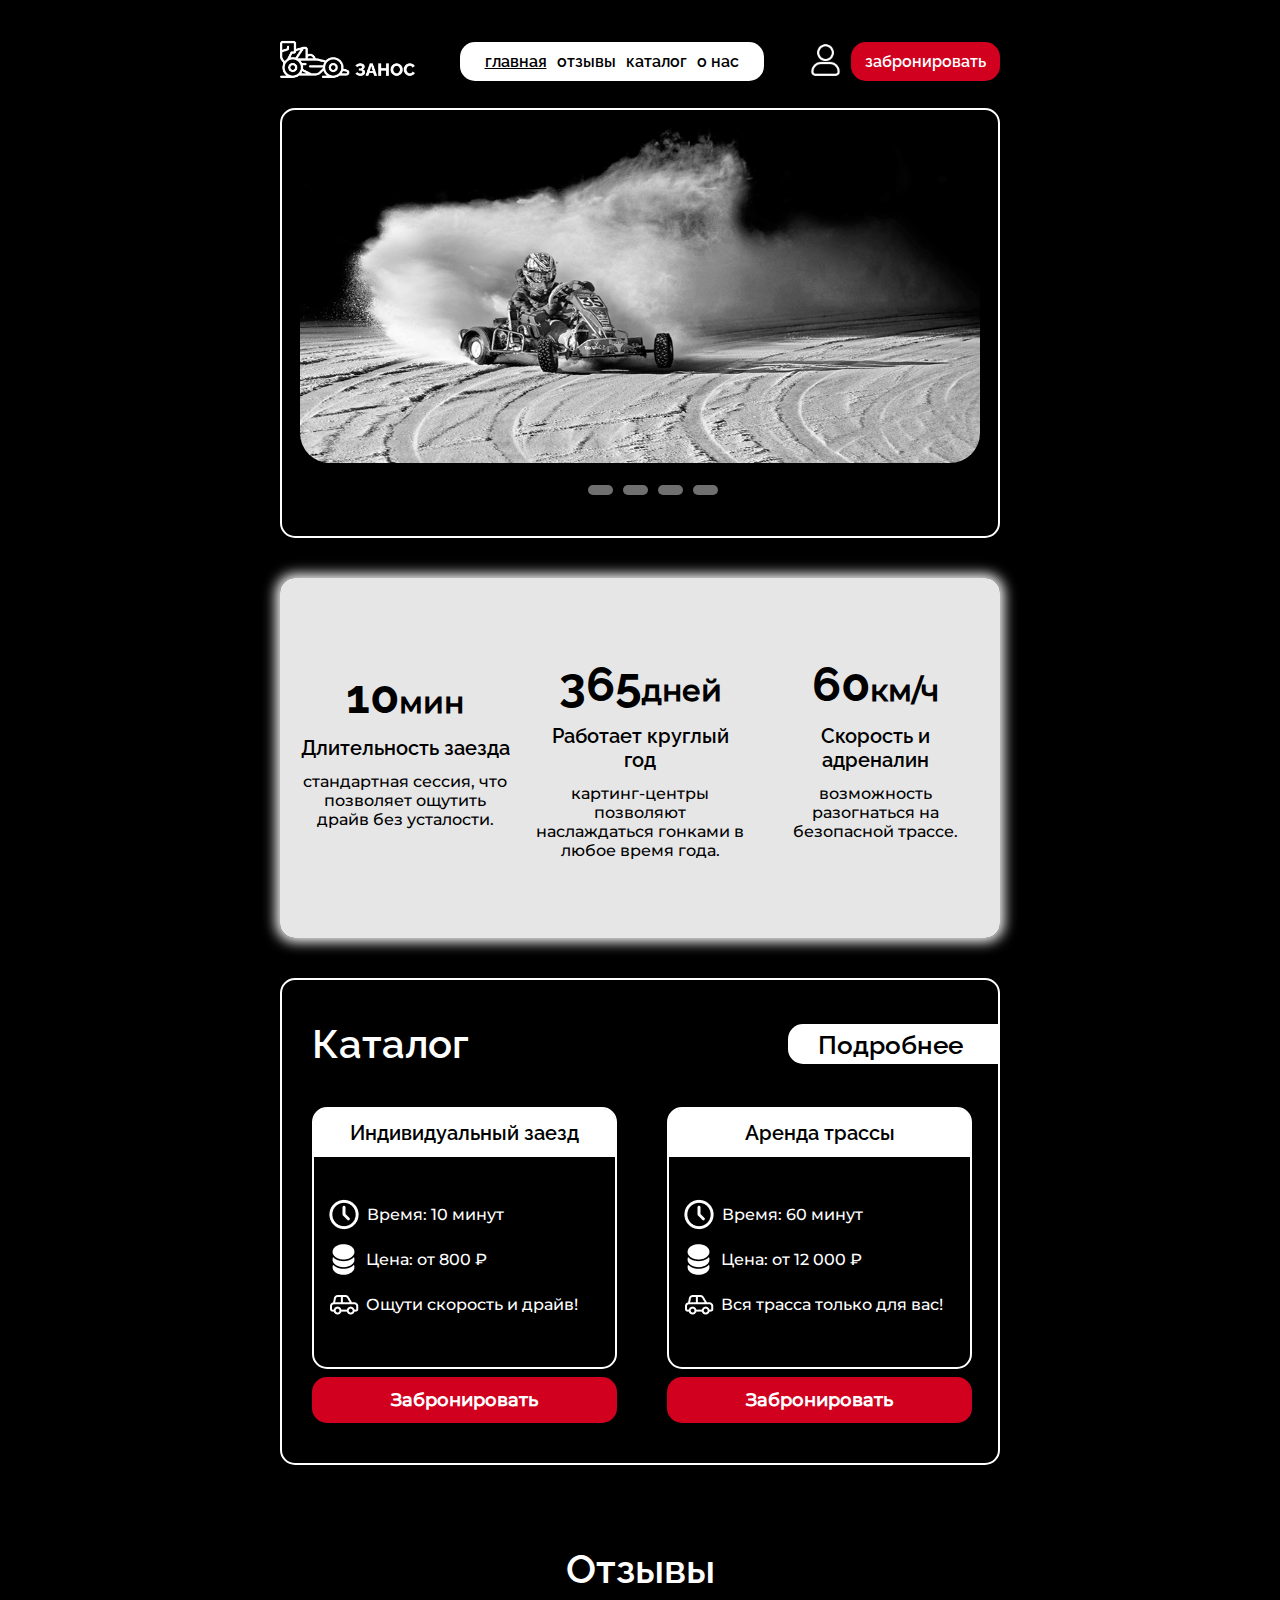
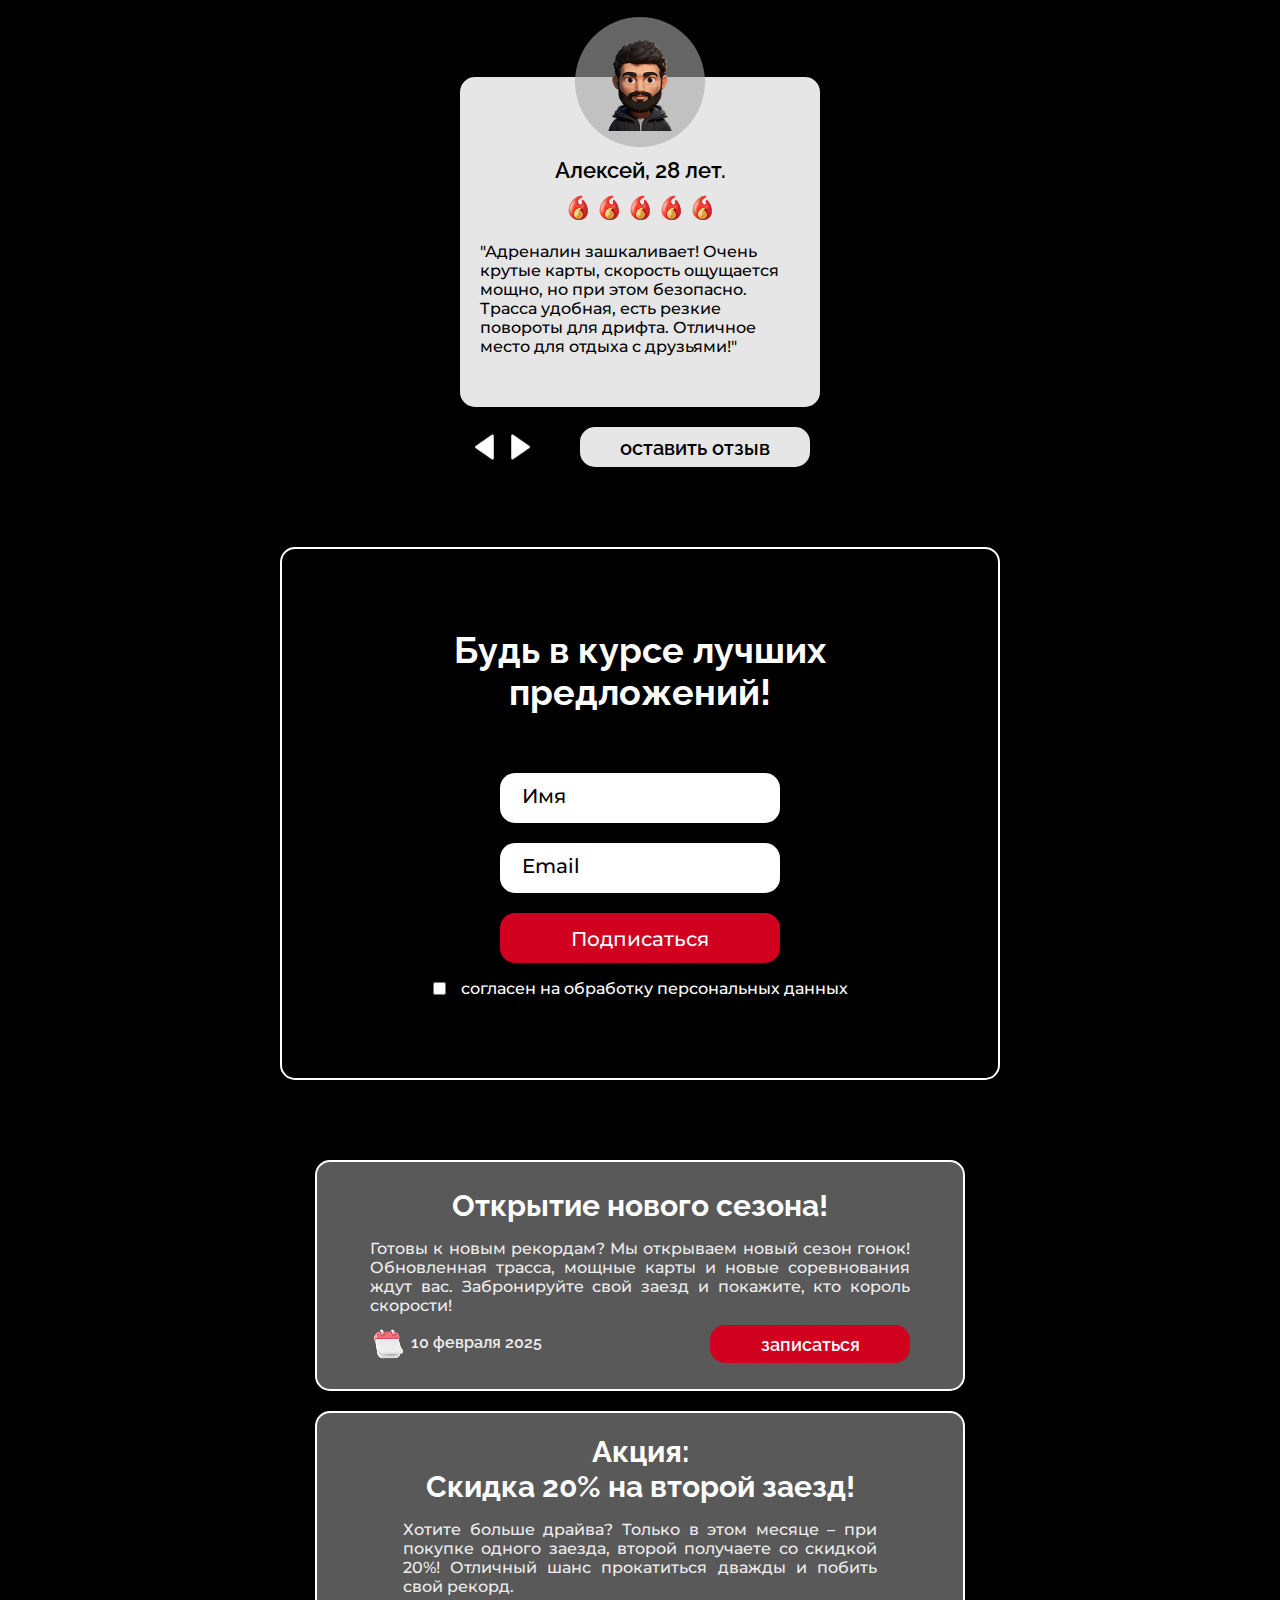
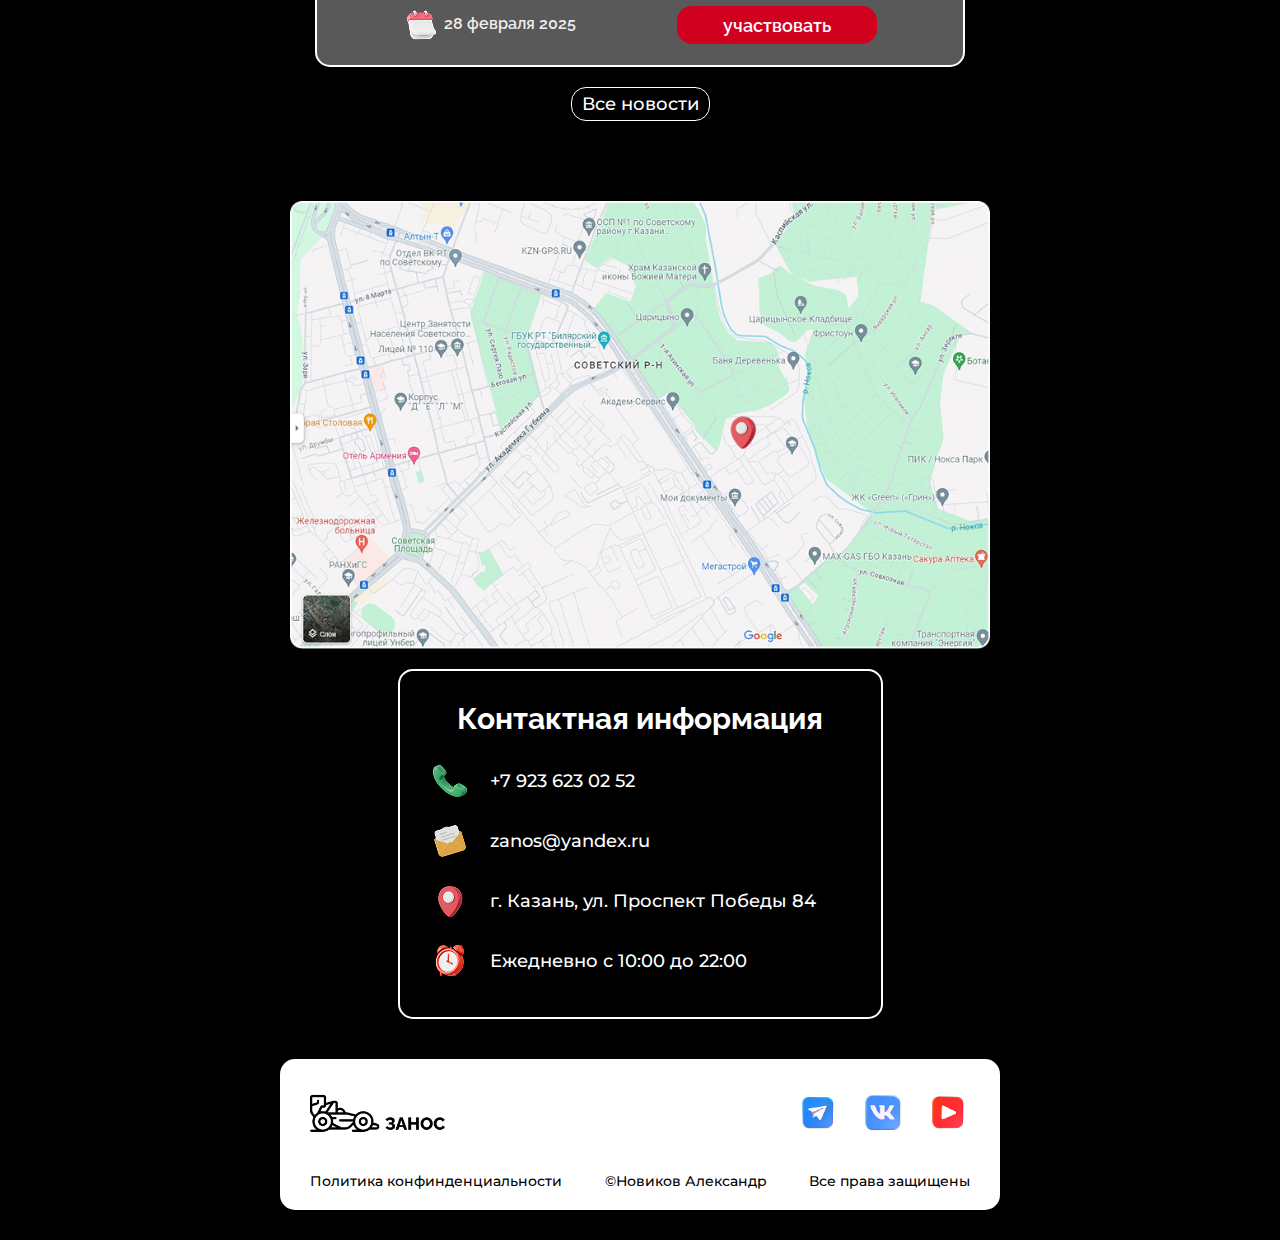
==== index.html @ c2232ff5 "first commit" ====
<!DOCTYPE html>
<html lang="ru">

<head>
    <meta charset="UTF-8">
    <meta name="viewport" content="width=device-width, initial-scale=1.0">
    <title>Занос</title>
    <link rel="stylesheet" href="assets/css/style.css">
    <link rel="shortcut icon" href="assets/image/favicon-black.png" type="image/x-icon">
</head>

<body>
    <!-- header -->
    <header class="header">
        <div class="container">
            <a href="index.html"><img src="assets/image/header/лого-1.png" alt="" class="logo"></a>
            <nav class="header-menu">
                <a href="index.html" class="a_active">главная</a>
                <a href="#review">отзывы</a>
                <a href="catalog.html">каталог</a>
                <a href="#preim">о нас</a>
            </nav>
            <div class="header-links">
                <a href="autorization.html"><img src="assets/image/header/лк.png" alt=""></a>
                <a href="catalog.html" class="btn btn-red sleep-phone">забронировать</a>
                <div class="burger">
                    <input type="checkbox" id="burger">
                    <label for="burger">
                        <span></span>
                    </label>
                    <nav>
                        <a href="#">главная</a>
                        <a href="#">контакты</a>
                        <a href="#">о нас</a>
                        <a href="#">контакты</a>
                    </nav>
                </div>
            </div>
        </div>
    </header>

    <!-- banner -->
    <div class="banner">
        <div class="container">
            <section class="slider">
                <div class="slides">
                    <input type="radio" name="r" id="r1" checked />
                    <input type="radio" name="r" id="r2" />
                    <input type="radio" name="r" id="r3" />
                    <input type="radio" name="r" id="r4" />

                    <div class="slide sl1">
                        <img src="assets/image/banner/image1.png" alt="" />
                    </div>
                    <div class="slide sl2">
                        <img src="assets/image/banner/image2.png" alt="" />
                    </div>
                    <div class="slide sl3">
                        <img src="assets/image/banner/image3.png" alt="" />
                    </div>
                    <div class="slide sl4">
                        <img src="assets/image/banner/image4.png" alt="" />
                    </div>
                    <nav>
                        <label for="r1"></label>
                        <label for="r2"></label>
                        <label for="r3"></label>
                        <label for="r4"></label>
                    </nav>
                </div>
            </section>
        </div>
    </div>

    <!-- preim -->
    <div class="preim" id="preim">
        <div class="container">
            <div class="preim-block">
                <h2>10<span>мин</span></h2>
                <h3>Длительность заезда</h3>
                <p>стандартная сессия, что<br> позволяет ощутить драйв без усталости.</p>
            </div>
            <div class="preim-block">
                <h2>365<span>дней</span></h2>
                <h3>Работает круглый год</h3>
                <p>картинг-центры позволяют наслаждаться гонками в любое время года.</p>
            </div>
            <div class="preim-block">
                <h2>60<span>км/ч</span></h2>
                <h3>Скорость и адреналин</h3>
                <p>возможность<br> разогнаться на безопасной трассе.</p>
            </div>
            <img src="assets/image/preim/cart.png" alt="">
        </div>
    </div>

    <!-- catalog -->
    <div class="catalog">
        <div class="container">
            <div class="catalog-title">
                <h2>Каталог</h2>
                <a href="catalog.html" class="btn btn-white">Подробнее</a>
            </div>
            <div class="catalog-block">
                <div class="c-main-block">
                    <div class="c-block">
                        <div class="c-block-title">
                            <h3>Индивидуальный заезд</h3>
                        </div>
                        <div class="c-block-main-text">
                            <div class="c-block-text">
                                <img src="assets/image/catalog/mingcute_time-line.png" alt="">
                                <p>Время: 10 минут</p>
                            </div>
                            <div class="c-block-text">
                                <img src="assets/image/catalog/fluent_coin-multiple-32-filled.png" alt="">
                                <p>Цена: от 800 ₽</p>
                            </div>
                            <div class="c-block-text">
                                <img src="assets/image/catalog/humbleicons_car.png" alt="">
                                <p>Ощути скорость и драйв! </p>
                            </div>
                        </div>
                    </div>
                    <button class="other-btn btn-red">Забронировать</button>
                </div>

                <div class="c-main-block">
                    <div class="c-block">
                        <div class="c-block-title">
                            <h3>Аренда трассы</h3>
                        </div>
                        <div class="c-block-main-text">
                            <div class="c-block-text">
                                <img src="assets/image/catalog/mingcute_time-line.png" alt="">
                                <p>Время: 60 минут</p>
                            </div>
                            <div class="c-block-text">
                                <img src="assets/image/catalog/fluent_coin-multiple-32-filled.png" alt="">
                                <p>Цена: от 12 000 ₽</p>
                            </div>
                            <div class="c-block-text">
                                <img src="assets/image/catalog/humbleicons_car.png" alt="">
                                <p>Вся трасса только для вас!</p>
                            </div>
                        </div>
                    </div>
                    <button class="other-btn btn-red">Забронировать</button>
                </div>

                <div class="c-main-block sleep-pad">
                    <div class="c-block">
                        <div class="c-block-title">
                            <h3>Аренда карта</h3>
                        </div>
                        <div class="c-block-main-text">
                            <div class="c-block-text">
                                <img src="assets/image/catalog/mingcute_time-line.png" alt="">
                                <p>Время: 30-60 минут</p>
                            </div>
                            <div class="c-block-text">
                                <img src="assets/image/catalog/fluent_coin-multiple-32-filled.png" alt="">
                                <p>Цена: от 2 500 ₽</p>
                            </div>
                            <div class="c-block-text">
                                <img src="assets/image/catalog/humbleicons_car.png" alt="">
                                <p>Личный карт<br> без ограничений!</p>
                            </div>
                        </div>
                    </div>
                    <button class="other-btn btn-red">Забронировать</button>
                </div>
            </div>
        </div>
    </div>

    <!-- review -->
    <div class="review" id="review">
        <div class="container">
            <h2>Отзывы</h2>
            <div class="review-block">
                <img src="assets/image/review/bxs_up-arrow.png" alt="" class="left sleep-pad">
                <div class="r-block">
                    <div class="avatar">
                        <img src="assets/image/review/image8.png" alt="">
                    </div>
                    <h3>Алексей, 28 лет.</h3>
                    <div class="stars">
                        <img src="assets/image/review/fire.png" alt="">
                        <img src="assets/image/review/fire.png" alt="">
                        <img src="assets/image/review/fire.png" alt="">
                        <img src="assets/image/review/fire.png" alt="">
                        <img src="assets/image/review/fire.png" alt="">
                    </div>
                    <p>"Адреналин зашкаливает! Очень крутые карты, скорость ощущается мощно, но при этом безопасно.
                        Трасса удобная, есть резкие
                        повороты для дрифта. Отличное место для отдыха с друзьями!"</p>
                </div>

                <div class="r-block sleep-pad">
                    <div class="avatar">
                        <img src="assets/image/review/image49.png" alt="">
                    </div>
                    <h3>Марина, 25 лет.</h3>
                    <div class="stars">
                        <img src="assets/image/review/fire.png" alt="">
                        <img src="assets/image/review/fire.png" alt="">
                        <img src="assets/image/review/fire.png" alt="">
                        <img src="assets/image/review/fire.png" alt="">
                        <img src="assets/image/review/fire.png" alt="">
                    </div>
                    <p>"Отличный картинг для всей семьи!" Приводили сына на детские заезды – инструкторы очень
                        внимательные, экипировка
                        удобная, карты настроены под детей. Муж тоже прокатился, остался в восторге! Теперь ходим всей
                        семьей!</p>
                </div>

                <div class="r-block sleep-pad">
                    <div class="avatar">
                        <img src="assets/image/review/image9.png" alt="">
                    </div>
                    <h3>Дмитрий, 41 лет.</h3>
                    <div class="stars">
                        <img src="assets/image/review/fire.png" alt="">
                        <img src="assets/image/review/fire.png" alt="">
                        <img src="assets/image/review/fire.png" alt="">
                        <img src="assets/image/review/fire.png" alt="">
                        <img src="assets/image/review/fire.png" alt="">
                    </div>
                    <p>"Хороший картинг, но хотелось бы подлиннее заезды" Всё понравилось – организация, сервис, машины.
                        Единственное – 10
                        минут пролетают очень быстро! Советую сразу брать несколько заездов, тогда кайф максимальный!
                    </p>
                </div>
                <img src="assets/image/review/bxs_up-arrow.png" alt="" class="right sleep-pad">
            </div>
            <div class="review-post-block">
                <div class="arrows">
                    <img src="assets/image/review/bxs_up-arrow.png" alt="" class="left">
                    <img src="assets/image/review/bxs_up-arrow.png" alt="" class="right">
                </div>
                <button class="btn btn-grey">оставить отзыв</button>
            </div>
        </div>
    </div>

    <!-- subscribe -->
    <div class="subscribe">
        <div class="container">
            <h2>Будь в курсе лучших предложений!</h2>
            <div class="subscribe-block">
                <input type="text" name="" id="" placeholder="Имя">
                <input type="text" name="" id="" placeholder="Email">
                <input type="submit" value="Подписаться">
            </div>
            <div class="subscribe-checkbox">
                <input type="checkbox" name="" id="">
                <p>согласен на обработку персональных данных</p>
            </div>
        </div>
    </div>

    <!-- news -->
    <div class="news">
        <div class="container">
            <div class="news-main-block">
                <div class="first-grid-block">
                    <div class="grid-block">
                        <h3>Открытие нового сезона!</h3>
                        <p>Готовы к новым рекордам? Мы открываем новый сезон гонок! Обновленная трасса, мощные карты и
                            новые соревнования ждут вас.
                            Забронируйте свой заезд и покажите, кто король скорости!</p>
                        <div class="grid-links">
                            <div class="grid-data">
                                <img src="assets/image/news/calendar.png" alt="">
                                <p>10 февраля 2025</p>
                            </div>
                            <button class="btn btn-red">записаться</button>
                        </div>
                    </div>
                    <div class="grid-block sleep-pad">
                        <h3>Турнир по картингу!</h3>
                        <p>Готовьтесь к большому чемпионату картинг-центра! Участники соревнуются за кубок победителя и
                            ценные призы. Формат:
                            квалификация + финальная гонка. Успей подать заявку!</p>
                        <div class="grid-links">
                            <div class="grid-data">
                                <img src="assets/image/news/calendar.png" alt="">
                                <p>23 марта 2025</p>
                            </div>
                            <button class="btn btn-red">подать заявку</button>
                        </div>
                    </div>
                </div>
                <div class="second-grid-block">
                    <div class="grid-img-block sleep-pad">
                        <img src="assets/image/news/image51.png" alt="">
                    </div>
                    <div class="grid-block grid-block-area">
                        <h3>Акция: <br>Скидка 20% на второй заезд!</h3>
                        <p>Хотите больше драйва? Только в этом месяце – при покупке одного заезда, второй получаете со
                            скидкой 20%! Отличный шанс
                            прокатиться дважды и побить свой рекорд.</p>
                        <div class="grid-links">
                            <div class="grid-data">
                                <img src="assets/image/news/calendar.png" alt="">
                                <p>28 февраля 2025</p>
                            </div>
                            <button class="btn btn-red">участвовать</button>
                        </div>
                    </div>
                    <div class="grid-img-block sleep-pad">
                        <img src="assets/image/news/image52.png" alt="">
                    </div>
                </div>
                <a href="#" class="all_news">Все новости</a>
            </div>
        </div>
    </div>

    <!-- maps -->
    <div class="maps">
        <div class="container">
            <div class="maps-text-block">
                <h3>Контактная информация</h3>
                <div class="other-text-block">
                    <img src="assets/image/maps/phone.png" alt="">
                    <a href="tel:+79236230252">+7 923 623 02 52</a>
                </div>
                <div class="other-text-block">
                    <img src="assets/image/maps/mail.png" alt="">
                    <a href="mailto:zanos@yandex.ru">zanos@yandex.ru</a>
                </div>
                <div class="other-text-block">
                    <img src="assets/image/maps/location.png" alt="">
                    <a href="">г. Казань, ул. Проспект Победы 84</a>
                </div>
                <div class="other-text-block">
                    <img src="assets/image/maps/clock.png" alt="">
                    <a href="">Ежедневно с 10:00 до 22:00</a>
                </div>
            </div>
            <img src="assets/image/maps/map.png" alt="" class="map">
        </div>
    </div>

    <!-- footer -->
    <footer>
        <div class="container">
            <div class="main-footer-block">
                <a href="index.html"><img src="assets/image/footer/лого.png" alt=""></a>
                <nav class="footer-menu">
                    <a href="index.html">главная</a>
                    <a href="#review">отзывы</a>
                    <a href="catalog.html">каталог</a>
                    <a href="#preim">о нас</a>
                </nav>
                <div class="footer-links">
                    <a href="https://web.telegram.org/a/" target="_blank"><img src="assets/image/footer/telegram.png"
                            alt=""></a>
                    <a href="https://vk.com/?u=2&to=L2luZGV4LnBocA--" target="_blank"><img
                            src="assets/image/footer/vk2.png" alt=""></a>
                    <a href="https://www.youtube.com/" target="_blank"><img src="assets/image/footer/youtoobe.png"
                            alt=""></a>
                </div>
            </div>
            <div class="other-footer-block">
                <a href="assets/пользоватеьское соглашение.docx" download>Политика конфинденциальности</a>
                <a href="https://t.me/n0vv1ik" target="_blank">©Новиков Александр</a>
                <a href="https://www.consultant.ru/document/cons_doc_LAW_10699/5c337673c261a026c476d578035ce68a0ae86da0/"
                    target="_blank">Все права защищены</a>
            </div>
        </div>
    </footer>
</body>

</html>
<script>
    let index = 0;
    const slides = document.querySelectorAll('input[name="r"]');

    function nextSlide() {
        slides[index].checked = false;
        index = (index + 1) % slides.length;
        slides[index].checked = true;
    }

    setInterval(nextSlide, 5000);
</script>
---- assets/css/style.css ----
* {
    margin: 0;
    padding: 0;
    box-sizing: border-box;
    text-decoration: none;
    scroll-behavior: smooth;
    transition: 0.5s ease-in-out;
    font-family: "Montserrat", sans-serif;
    background: black;
}

::-webkit-scrollbar {
    width: 0;
}

.container {
    margin: 0 auto;
    max-width: 1400px;
}

.btn {
    padding: 17px 22px;
    font-family: "Raleway", sans-serif;
    font-size: 24px;
    font-weight: 600;
    border-color: transparent;
    border-radius: 15px;
}

.btn-red {
    background: #D1001F;
    color: white;
}

.btn-red:hover {
    transform: scale(0.9);
    cursor: pointer;
}

h2 {
    font-size: 48px;
    font-family: "Raleway", sans-serif;
    font-weight: 600;
    color: white;
}

h3 {
    font-size: 20px;
    font-family: "Raleway", sans-serif;
    font-weight: 600;
    color: black;
}

/* fonts */
@font-face {
    font-family: "Montserrat";
    src: url(../fonts/Montserrat-Medium.ttf);
    font-weight: 500;
}

@font-face {
    font-family: "Raleway";
    src: url(../fonts/Raleway-SemiBold.ttf);
    font-weight: 600;
}

@font-face {
    font-family: "Raleway";
    src: url(../fonts/Raleway-Bold.ttf);
    font-weight: bold;
}

/* header */
.header {
    padding: 40px 0 30px;
}

.header .container {
    display: flex;
    align-items: center;
    justify-content: space-between;
}

.header .container .logo {
    width: 200px;
}

.header-menu {
    display: flex;
    align-items: center;
    gap: 25px;
    padding: 22px 62px;
    background: white;
    border-radius: 15px;
}

.header-menu a {
    font-family: "Raleway", sans-serif;
    font-size: 20px;
    font-weight: 600;
    background: transparent;
    color: black;
    position: relative;
}

.header-menu a::after {
    content: "";
    position: absolute;
    height: 2px;
    background: black;
    transform: translateX(-10%);
    bottom: 2px;
    left: 10%;
    transition: .5s ease-in-out;
    width: 0;
}

.header-menu a:hover::after {
    width: 100%;
    cursor: pointer;
}

.a_active {
    text-decoration: underline;
}

.header-links {
    display: flex;
    align-items: center;
    gap: 15px;
}

.header-links img {
    width: 50px;
}

.header-links img:hover {
    transform: scale(0.9);
    cursor: pointer;
}

.burger {
    display: none;
}

/* banner */
.slider {
    position: relative;
    width: 900px;
    height: 501px;
    margin: 0 auto;
    overflow: hidden;
    border-radius: 15px;
}

.banner .container {
    border: 3px solid white;
    border-radius: 15px;
    height: 626px;
    display: flex;
    align-items: center;
    justify-content: center;
}

.slides img {
    width: 1200px;
    height: 600px;
    border-radius: 30px;
    margin: 0 auto;
}

.slides {
    width: 400%;
    height: 100%;
    display: flex;
}

.banner input[name="r"] {
    display: none;
}

.slide {
    width: 0%;
    transform: scale(0.5);
}

.banner nav {
    position: absolute;
    left: 45%;
    bottom: 15px;
    display: flex;
    background: transparent;
}

.banner nav label {
    width: 30px;
    height: 10px;
    background: #ddd;
    margin: 5px;
    border-radius: 10px;
    cursor: pointer;
    opacity: 0.5;
}

.banner nav label:hover {
    transform: scale(1.1);
    opacity: 0.8;
}

#r1:checked~.sl1 {
    width: 25%;
    transform: scale(1);
}

#r2:checked~.sl2 {
    width: 25%;
    transform: scale(1);
}

#r3:checked~.sl3 {
    width: 25%;
    transform: scale(1);
}

#r4:checked~.sl4 {
    width: 25%;
    transform: scale(1);
}

/* preim */
.preim {
    padding: 50px 0;
}

.preim .container {
    background: rgba(255, 255, 255, 0.9);
    box-shadow: 0 0 15px 5px white;
    border-radius: 15px;
    height: 480px;
    padding-left: 80px;

    display: flex;
    align-items: center;
    justify-content: space-between;
}

.preim .container img {
    width: 500px;
}

.preim-block {
    background: transparent;
    display: flex;
    flex-direction: column;
    align-items: center;
    max-width: 223px;
    text-align: center;
    gap: 16px;
}

.preim-block h2,
h3,
p,
span,
img {
    background: transparent;
}

.preim-block h2 {
    font-size: 64px;
    font-family: "Raleway", sans-serif;
    font-weight: bold;
    color: black;
}

.preim-block span {
    font-size: 36px;
}

.preim-block p {
    font-size: 16px;
    font-weight: 500;
    height: 76px;
}

/* catalog */
.catalog {
    background: transparent;
    padding: 0 0 50px;
}

.catalog .container {
    display: flex;
    align-items: center;
    flex-direction: column;
    border: 3px solid white;
    border-radius: 15px;
    padding: 62px 125px;
}

.catalog-title {
    display: flex;
    align-items: center;
    justify-content: space-between;
    margin-bottom: 73px;
    background: transparent;
    width: 100%;
}

.filter {
    display: flex;
    align-items: center;
    gap: 12px;
    margin: 25px 0 40px;
    background: transparent;
}

.btn-filter {
    padding: 7px 25px;
    font-size: 20px;
    font-family: "Raleway", sans-serif;
    font-weight: 600;
    background: rgba(255, 255, 255, 0.9);
    color: black;
    border-radius: 15px;
    border-color: transparent;
}

.btn-filter:active {
    background: #D1001F;
    color: white;
}

.btn-filter:focus {
    background: #D1001F;
    color: white;
}

.btn-filter:hover {
    background: rgba(255, 255, 255, 0.4);
    color: white;
}

.catalog .btn {
    width: 267px;
    height: 56px;
    font-size: 32px;
    font-weight: 600;
    padding: 9px 44px;
    border-radius: 15px 0 0 15px;
    margin-right: -125px;
}

.btn-white {
    background: white;
    color: black;
}

.btn-white:hover {
    cursor: pointer;
}

.catalog-main-block {
    display: flex;
    flex-direction: column;
    gap: 30px;
    align-items: center;
    width: 100%;
}

.catalog-block {
    display: flex;
    align-items: center;
    justify-content: space-between;
    width: 100%;
}

.c-main-block {
    display: flex;
    flex-direction: column;
    gap: 10px;
}

.c-block {
    display: flex;
    flex-direction: column;
    border-radius: 15px;
    border: 2px solid white;
    width: 305px;
}

.c-block-title {
    padding: 17px 5px;
    background: white;
    font-size: 20px;
    font-family: "Raleway", sans-serif;
    font-weight: 600;
    border-radius: 11px 11px 0 0;
    width: 100%;
    text-align: center;
}

.c-block-main-text {
    display: flex;
    flex-direction: column;
    justify-content: center;
    gap: 15px;
    padding: 35px 18px 28px;
    background: transparent;
    height: 251px;
    text-align: justify;
}

.c-block-text {
    display: flex;
    align-items: center;
    gap: 5px;
    background: transparent;
}

.c-block-text p {
    color: white;
    font-size: 16px;
    font-weight: 500;
}

.other-btn {
    padding: 11px 67px;
    font-size: 20px;
    font-weight: 600;
    width: 305px;
    border-radius: 15px;
    border-color: transparent;
}

/* review */
.review {
    padding: 50px 0;
    background: transparent;
}

.review .container {
    display: flex;
    flex-direction: column;
    gap: 30px;
    align-items: center;
}

.review-block {
    display: flex;
    align-items: center;
    justify-content: space-between;
    width: 100%;
    margin-top: 100px;
}

.review-block img.right {
    transform: rotate(180deg);
}

.review-block img.right:hover {
    transform: scale(1.1) rotate(180deg);
}

.review-block img.left:hover {
    transform: scale(1.1);
}

.r-block {
    display: flex;
    flex-direction: column;
    align-items: center;
    position: relative;
    background: transparent;
    padding: 100px 28px 56px;
    background: rgba(255, 255, 255, 0.9);
    width: 390px;
    height: 364px;
    border-radius: 15px;
}

.r-block h3 {
    font-size: 24px;
    margin-bottom: 10px;
    background: transparent;
}

.avatar {
    width: 170px;
    height: 170px;
    border-radius: 80px;
    background: rgba(168, 168, 168, 0.6);
    position: absolute;
    top: -100px;
    left: 115px;
    z-index: 2;
}

.avatar img {
    padding: 21px 21px;
    background: transparent;
    width: 170px;
    height: 170px;
}

.stars {
    display: flex;
    align-items: center;
    gap: -1px;
    background: transparent;
    margin-bottom: 19px;
}

.review .btn {
    width: 256px;
    height: 51px;
    padding: 10px 32px;
    font-size: 24px;
    font-weight: 600;
}

.btn-grey {
    background: rgba(255, 255, 255, 0.9);
    color: black;
}

.btn-grey:hover {
    transform: scale(0.9);
    cursor: pointer;
}

.review-post-block {
    display: none;
}

/* subscribe */
.subscribe {
    position: relative;
    padding: 50px 0;
}

.subscribe .container {
    padding: 80px 115px;
    background: linear-gradient(rgba(0, 0, 0, 0.001),
            rgba(0, 0, 0, 0.00001)),
        url(../image/subscribe/image50.png) fixed center;
    background-repeat: no-repeat;
    /* background-size: cover; */
    overflow: hidden;
    border: 3px solid white;
    display: flex;
    flex-direction: column;
    border-radius: 15px;
    align-items: center;
}

.subscribe .container h2 {
    font-family: "Raleway", sans-serif;
    font-size: 48px;
    font-weight: bold;
    color: white;
    margin-bottom: 91px;
    background: transparent;
}

.subscribe-block {
    display: flex;
    align-items: center;
    margin-bottom: 18px;
    background: transparent;
}

.subscribe-block input[type="text"] {
    background: white;
    border-radius: 15px;
    border-color: transparent;
    width: 295px;
    height: 67px;
    padding: 18px 34px;
}

.subscribe-block input::placeholder {
    font-size: 20px;
    font-weight: 500;
    color: black;
    background: transparent;
}

.subscribe-block input[type="text"]+input[type="text"] {
    margin-left: 36px;
}

.subscribe-block input[type="submit"] {
    width: 410px;
    height: 67px;
    background: #D1001F;
    border-radius: 15px;
    padding: 16px 108px;
    color: white;
    font-size: 24px;
    font-weight: 500;
    border-color: transparent;
    margin-left: 130px;
}

.subscribe-block input[type="submit"]:hover {
    cursor: pointer;
    background: rgba(209, 0, 31, 0.6);
}

.subscribe-checkbox {
    display: flex;
    align-items: center;
    gap: 15px;
    background: transparent;
    width: 100%;
}

.subscribe-checkbox input[type="checkbox"] {
    background: #D9D9D9;
    border-radius: 25px;
    border-color: transparent;
}

.subscribe-checkbox p {
    font-size: 16px;
    font-weight: 500;
    color: white;
    background: transparent;
}

/* news */
.news {
    padding: 50px 0;
}

.news .container {
    display: flex;
    align-items: center;
    flex-direction: column;
    background: transparent;
}

.news-main-block {
    display: flex;
    align-items: center;
    flex-direction: column;
    gap: 43px;
    background: transparent;
}

.first-grid-block {
    display: grid;
    grid-template-columns: 658px 658px;
    column-gap: 88px;
    background: transparent;
    align-items: center;
}

.grid-block {
    border: 2px solid white;
    border-radius: 15px;
    background: rgba(255, 255, 255, 0.35);
    padding: 37px 73px;
}

.grid-block:hover {
    transform: scale(0.95);
}

.grid-block-area {
    padding: 21px 40px;
}

.grid-block-area p {
    padding-left: 46px;
    padding-right: 46px;
}

.grid-block-area .grid-links {
    padding-left: 46px;
    padding-right: 46px;
}

.grid-block-area .grid-data p {
    padding: 0;
}

.grid-block h3 {
    font-size: 36px;
    font-weight: bold;
    color: white;
    background: transparent;
    text-align: center;
    margin-bottom: 20px;
}

.grid-block p {
    font-weight: 500;
    font-size: 16px;
    color: white;
    background: transparent;
    margin-bottom: 10px;
    text-align: justify;
    opacity: 0.9;
}

.grid-links {
    display: flex;
    align-items: center;
    width: 100%;
    justify-content: space-between;
    background: transparent;
}

.grid-data {
    display: flex;
    align-items: flex-end;
    gap: 5px;
    background: transparent;
}

.grid-data p {
    font-weight: 600;
    font-size: 16px;
    font-family: "Raleway", sans-serif;
    color: white;
    background: transparent;
}

.grid-block .btn {
    width: 225px;
    height: 42px;
    padding: 6px 40px;
    font-size: 20px;
}

.second-grid-block {
    display: grid;
    grid-template-columns: 318px 658px 318px;
    column-gap: 52px;
    align-items: flex-start;
}

.grid-img-block img {
    border: 2px solid white;
    border-radius: 15px;
}

.grid-img-block:hover {
    transform: scale(0.95);
}

.all_news {
    display: none;
}

/* maps */
.maps {
    padding: 50px 0;
}

.maps .container {
    display: flex;
    align-items: center;
    justify-content: space-between;
}

.maps .container h3 {
    font-size: 32px;
    font-weight: bold;
    font-family: "Raleway", sans-serif;
    color: white;
    background: transparent;
    margin-bottom: 45px;
    text-align: center;
}

.maps-text-block {
    display: flex;
    flex-direction: column;
    padding: 86px 42px;
    border: 2px solid white;
    border-radius: 15px;
    width: 485px;
    height: 542px;
}

.other-text-block {
    display: flex;
    align-items: center;
    gap: 20px;
}

.other-text-block a {
    font-size: 24px;
    font-weight: 500;
    color: white;
    background: transparent;
    text-align: justify;
}

.other-text-block+.other-text-block {
    margin-top: 30px;
}

/* footer */
footer {
    padding: 0 0 40px;
}

footer .container {
    display: flex;
    flex-direction: column;
    gap: 25px;
    padding: 27px 37px;
    background: white;
    border-radius: 15px;
}

.main-footer-block {
    display: flex;
    align-items: center;
    justify-content: space-between;
    background: transparent;
}

.main-footer-block img {
    width: 200px;
}

.main-footer-block a {
    background: transparent;
}

.footer-menu {
    display: flex;
    align-items: center;
    gap: 25px;
    padding: 22px 62px;
    background: black;
    border-radius: 15px;
}

.footer-menu a {
    font-family: "Raleway", sans-serif;
    font-size: 20px;
    font-weight: 600;
    background: transparent;
    color: white;
}

.footer-links {
    display: flex;
    align-items: center;
    gap: 20px;
    background: transparent;
}

.footer-links img {
    width: 55px;
}

.footer-links a:hover {
    transform: scale(0.95);
}

.other-footer-block {
    display: flex;
    align-items: center;
    justify-content: space-between;
    background: transparent;
}

.other-footer-block a {
    font-size: 18px;
    font-weight: 500;
    background: transparent;
    color: black;
}

/* card */
.card {
    padding: 50px 0;
}

.card .container {
    padding: 88px 65px;
    border: 3px solid white;
    border-radius: 15px;
    background: transparent;
    display: flex;
    flex-direction: column;
    align-items: center;
}

.card-links {
    display: flex;
    align-items: center;
    gap: 20px;
    margin-bottom: 100px;
    margin-top: 34px;
    background: transparent;
}

.card-links a {
    font-size: 24px;
    font-weight: 500;
    color: white;
    background: transparent;
}

.a_active_card {
    border-bottom: 1px solid white;
}

.main-card-block {
    display: flex;
    align-items: center;
    justify-content: space-between;
    background: transparent;
    width: 100%;
}

.img-card-block {
    padding: 44px 25px;
    border: 3px solid white;
    border-radius: 15px;
    background: transparent;
    width: 702px;
}

.img-card-block img {
    border-radius: 15px;
}

.card .c-block-main-text {
    display: flex;
    flex-direction: column;
    justify-content: center;
    align-items: center;
    gap: 27px;
    padding: 0;
    background: transparent;
    text-align: justify;
}

.card .c-block {
    width: 100%;
    width: 502px;
    height: 526px;
    align-items: center;
    justify-content: center;
}

.card .c-block-text {
    display: flex;
    align-items: center;
    gap: 9px;
    background: transparent;
    text-align: center;
    justify-content: center;
}

.card .c-block-text p {
    color: white;
    font-size: 24px;
    font-weight: 500;
}

.card .c-block-text img {
    width: 40px;
    height: 40px;
}

.card .other-btn {
    padding: 18px 67px;
    font-size: 24px;
    font-weight: 600;
    width: 375px;
    border-radius: 15px;
    border-color: transparent;
}

/* autorization=block */
.autorization-block .container {
    padding: 75px 90px;
    border: 2px solid white;
    display: flex;
    align-items: center;
    flex-direction: column;
    width: 600px;
    border-radius: 15px;
    margin-bottom: 50px;
}

.autorization-block .container h2 {
    font-size: 48px;
    color: white;
    margin-bottom: 35px;
}

.autorization-block .container p {
    font-size: 20px;
    color: rgba(255, 255, 255, 0.6);
    text-align: center;
    margin-bottom: 45px;
}

.label-block {
    display: flex;
    align-items: center;
    justify-content: space-between;
    width: 400px;
}

.label-block label {
    font-size: 14px;
    color: rgba(255, 255, 255, 0.5);
    margin-bottom: 40px;
}

.label-block a {
    color: rgba(209, 0, 31, 0.6);
}

.autorization-block form {
    display: flex;
    flex-direction: column;
    align-items: center;
    max-width: 482px;
}

.autorization-block input[type="text"],
input[type="password"] {
    padding: 24px 17px;
    background: rgba(255, 255, 255, 0.7);
    border-radius: 15px;
    border-color: transparent;
    width: 400px;
    outline: none;
}

.autorization-block input[type="password"] {
    width: 400px;
}

.autorization-block input+input {
    margin-top: 37px;
    margin-bottom: 10px;
}

.autorization-block input::placeholder {
    font-size: 18px;
    color: white;
}

.autorization-block input[type="submit"] {
    background: #D1001F;
    border-radius: 15px;
    border-color: transparent;
    padding: 15px 152px;
    color: white;
    font-family: "Raleway" sans-serif;
    font-size: 28px;
}

.autorization-block input[type="submit"]:hover {
    transform: scale(0.95);
}

/* registration */
.registration-block .container {
    padding: 53px 125px;
    border: 2px solid white;
    display: flex;
    align-items: center;
    flex-direction: column;
    width: 600px;
    border-radius: 15px;
    margin-bottom: 50px;
}

.registration-block .container h2 {
    font-size: 48px;
    color: white;
    margin-bottom: 25px;
}

.registration-block .container p {
    font-size: 16px;
    color: rgba(255, 255, 255, 0.6);
    text-align: center;
}


.registration-block .container .subtitle {
    margin-bottom: 45px;
}

.registration-block form {
    display: flex;
    flex-direction: column;
    align-items: center;
    max-width: 482px;
    background: transparent;
    justify-content: center;
}

.form-input-block {
    display: flex;
    flex-direction: column;
    gap: 5px;
    background: transparent;
}

.form-input-block label {
    font-size: 18px;
    color: white;
    padding-left: 10px;
}

.form-input-block input[type="text"],
input[type="email"],
input[type="password"] {
    padding: 24px 17px;
    background: rgba(255, 255, 255, 0.7);
    border-radius: 15px;
    border-color: transparent;
    width: 400px;
    outline: none;
}

.form-input-block+.form-input-block {
    margin-top: 35px;
}

.registration-block input[type="submit"] {
    background: #D1001F;
    border-radius: 15px;
    border-color: transparent;
    padding: 15px 45px;
    color: white;
    font-family: "Raleway", sans-serif;
    font-size: 24px;
    margin-bottom: 30px;
    width: 100%;
}

.registration-block input[type="submit"]:hover {
    transform: scale(0.95);
}

.checkbox-block {
    margin-top: 15px;
    margin-bottom: 40px;
    width: 400px;
    padding-left: 5px;
}

.checkbox-block input[type="checkbox"] {
    width: 15px;
    height: 15px;
}

.checkbox-block a {
    font-size: 16px;
    font-weight: 500;
    color: white;
    opacity: 0.7;
}

.registration-links {
    display: flex;
    align-items: center;
    gap: 40px;
    background: transparent;
}

.soc-link {
    display: flex;
    align-items: center;
    gap: 20px;
    padding: 8px 17px;
    border-radius: 15px;
    border: 2px solid white;
    margin: 24px 0;
}

.soc-link:hover {
    transform: scale(0.98);
}

.soc-link a {
    font-size: 20px;
    font-family: "Raleway", sans-serif;
    font-weight: 600;
    color: white;
}

.reg-a {
    color: rgba(209, 0, 31, 0.6);
}

@media (max-width: 1400px) {
    .container {
        max-width: 720px;
    }

    .btn {
        padding: 10px 14px;
        font-size: 16px;
    }

    h2 {
        font-size: 40px;
    }

    h3 {
        font-size: 20px;
    }

    .sleep-pad {
        display: none;
    }

    /* header */
    .header {
        padding: 25px 0 10px;
    }

    .header .container .logo {
        width: 135px;
    }

    .header-menu {
        display: flex;
        align-items: center;
        gap: 10px;
        padding: 10px 25px;
    }

    .header-menu a {
        font-size: 16px;
    }

    .header-links {
        gap: 8px;
    }

    .header-links img {
        width: 35px;
    }

    /* banner */
    .slider {
        width: 100%;
        height: 401px;
    }

    .banner .container {
        border: 2px solid white;
        height: 430px;
    }

    .slides img {
        width: 680px;
        height: 340px;
        display: flex;
        align-items: center;
        justify-content: center;
    }

    .banner nav {
        position: absolute;
        left: 42%;
        bottom: 24px;
    }

    .banner nav label {
        width: 25px;
    }

    /* preim */
    .preim {
        padding: 40px 0;
    }

    .preim .container {
        box-shadow: 0 0 13px 4px white;
        height: 360px;
        padding-left: 0;
        padding: 20px;
    }

    .preim .container img {
        display: none;
    }

    .preim-block {
        max-width: 210px;
        gap: 12px;
    }

    .preim-block h2 {
        font-size: 48px;
    }

    .preim-block span {
        font-size: 30px;
    }

    .preim-block p {
        font-size: 16px;
        font-weight: 500;
        height: 76px;
    }

    /* catalog */
    .catalog {
        padding: 0 0 40px;
    }

    .catalog .container {
        border: 2px solid white;
        padding: 40px 30px;
    }

    .catalog-title {
        margin-bottom: 40px;
    }

    .catalog-block {
        gap: 70px;
        justify-content: inherit;
    }

    /* .filter {
        gap: 10px;
        margin: 25px 0 40px;
        background: transparent;
    }

    .btn-filter {
        padding: 7px 25px;
        font-size: 20px;
        font-family: "Raleway", sans-serif;
        font-weight: 600;
        background: rgba(255, 255, 255, 0.9);
        color: black;
        border-radius: 15px;
        border-color: transparent;
    } */

    .catalog .btn {
        width: 210px;
        height: 40px;
        font-size: 26px;
        padding: 6px 30px;
        border-radius: 15px 0 0 15px;
        margin-right: -30px;
    }

    .catalog-main-block {
        gap: 20px;
    }

    .c-main-block {
        gap: 8px;
        max-width: 285px;
    }

    .c-block-title {
        padding: 12px 5px;
    }

    .c-block-main-text {
        gap: 10px;
        padding: 15px 12px 20px;
        background: transparent;
        height: 210px;
    }

    .c-block-text {
        gap: 5px;
    }

    .other-btn {
        padding: 10px 45px;
        font-size: 18px;
    }

    /* review */
    .review {
        padding: 40px 0;
    }

    .review .container {
        gap: 20px;
    }

    .review-block {
        margin-top: 65px;
        width: 100%;
        justify-content: center;
    }

    .review-post-block img.right {
        transform: rotate(180deg);
    }

    .review-post-block img.right:hover {
        transform: scale(1.1) rotate(180deg);
    }

    .review-post-block img.left:hover {
        transform: scale(1.1);
    }

    .r-block {
        padding: 80px 20px 50px;
        width: 360px;
        height: 330px;
    }

    .r-block h3 {
        font-size: 22px;
        margin-bottom: 10px;
    }

    .avatar {
        width: 130px;
        height: 130px;
        top: -60px;
        left: 115px;
        z-index: 2;
    }

    .avatar img {
        padding: 16px 16px;
        width: 130px;
        height: 130px;
    }

    .stars {
        display: flex;
        align-items: center;
        gap: -1px;
        background: transparent;
        margin-bottom: 19px;
    }

    .review .btn {
        width: 230px;
        height: 40px;
        padding: 7px 32px;
        font-size: 20px;
    }

    .review-post-block {
        display: flex;
        align-items: center;
        gap: 45px;
    }

    .arrows {
        display: flex;
        align-items: center;
        gap: 5px;
    }

    .arrows img {
        width: 30px;
    }

    /* subscribe */
    .subscribe {
        padding: 40px 0;
    }

    .subscribe .container {
        padding: 80px 115px;
        background: linear-gradient(rgba(0, 0, 0, 0.001),
                rgba(0, 0, 0, 0.00001)),
            url(../image/subscribe/image50.png) fixed center;
        background-repeat: no-repeat;
        /* background-size: cover; */
        border: 2px solid white;
    }

    .subscribe .container h2 {
        font-size: 36px;
        margin-bottom: 60px;
        text-align: center;
        align-items: center;
    }

    .subscribe-block {
        margin-bottom: 16px;
        flex-direction: column;
        align-items: center;
    }

    .subscribe-block input[type="text"] {
        background: white;
        border-radius: 15px;
        border-color: transparent;
        width: 280px;
        height: 50px;
        padding: 14px 20px;
    }

    .subscribe-block input::placeholder {
        font-size: 20px;
        font-weight: 500;
        color: black;
        background: transparent;
    }

    .subscribe-block input[type="text"]+input[type="text"] {
        margin-left: 0px;
        margin-top: 20px;
    }

    .subscribe-block input[type="submit"] {
        width: 280px;
        height: 50px;
        padding: 12px 50px;
        color: white;
        font-size: 20px;
        font-weight: 500;
        border-color: transparent;
        margin-left: 0px;
        margin-top: 20px;
    }

    .subscribe-block input[type="submit"]:hover {
        cursor: pointer;
        background: rgba(209, 0, 31, 0.6);
    }

    .subscribe-checkbox {
        display: flex;
        align-items: center;
        gap: 15px;
        background: transparent;
        width: 100%;
        justify-content: center;
    }

    /* news */
    .news {
        padding: 40px 0;
    }

    .news-main-block {
        gap: 20px;
    }

    .first-grid-block {
        display: flex;
        align-items: center;
        justify-content: center;
        max-width: 650px;
    }

    .grid-block {
        padding: 26px 53px;
    }

    .grid-block-area {
        padding: 21px 40px;
    }

    .grid-block h3 {
        font-size: 30px;
        margin-bottom: 16px;
    }

    .grid-block p {
        font-weight: 500;
        font-size: 16px;
        color: white;
        background: transparent;
        margin-bottom: 10px;
        text-align: justify;
        opacity: 0.9;
    }

    .grid-links {
        display: flex;
        align-items: center;
        width: 100%;
        justify-content: space-between;
        background: transparent;
    }

    .grid-data {
        display: flex;
        align-items: flex-end;
        gap: 5px;
        background: transparent;
    }

    .grid-block .btn {
        width: 200px;
        height: 38px;
        padding: 6px 36px;
        font-size: 18px;
    }

    .second-grid-block {
        display: flex;
        align-items: center;
        justify-content: center;
        max-width: 650px;
    }

    .all_news {
        display: flex;
        font-size: 18px;
        color: white;
        cursor: pointer;
        border: 1px solid white;
        background: transparent;
        padding: 5px 10px;
        border-radius: 15px;
    }

    .all_news:hover {
        background: white;
        color: black;
    }

    /* maps */
    .maps {
        padding: 40px 0;
    }

    .maps .container {
        flex-direction: column-reverse;
        justify-content: center;
    }

    .maps .container .map {
        width: 700px;
        margin-bottom: 20px;
    }

    .maps .container h3 {
        font-size: 30px;
        margin-bottom: 25px;
    }

    .maps-text-block {
        padding: 30px 30px;
        max-width: 700px;
        height: 350px;
    }

    .other-text-block {
        display: flex;
        align-items: center;
        gap: 20px;
    }

    .other-text-block a {
        font-size: 18px;
    }

    .other-text-block+.other-text-block {
        margin-top: 20px;
    }

    /* footer */
    footer {
        padding: 0 0 30px;
    }

    footer .container {
        gap: 20px;
        padding: 20px 30px;
    }

    .main-footer-block img {
        width: 135px;
    }

    .footer-menu {
        display: none;
    }

    .footer-links {
        gap: 20px;
    }

    .footer-links img {
        width: 45px;
    }

    .other-footer-block {
        display: flex;
        align-items: center;
        justify-content: space-between;
        background: transparent;
    }

    .other-footer-block a {
        font-size: 14px;
        font-weight: 500;
    }
}

@media (max-width: 720px) {
    .container {
        max-width: 320px;
    }

    .btn {
        padding: 5px 10px;
        font-size: 16px;
        font-weight: 500;
    }

    h2 {
        font-size: 28px;
    }

    h3 {
        font-size: 18px;
        font-weight: 500;
    }

    .sleep-phone {
        display: none;
    }

    /* header */
    .header {
        padding: 20px 0 8px;
    }

    .header .container .logo {
        width: 105px;
    }

    .header-menu {
        display: none;
    }

    .header-menu a {
        font-size: 16px;
    }

    .header-links {
        gap: 6px;
    }

    .header-links img {
        width: 30px;
    }

    .burger {
        display: block;
        width: 35px;
        height: 35px;

    }

    .burger #burger,
    [for=burger] {
        display: block;
    }

    .burger [for=burger] {
        position: fixed;
        top: 20px;
        right: 20px;
        width: 30px;
        cursor: pointer;
        z-index: 3;
    }

    .burger span {
        display: block;
        width: 100%;
        height: 3px;
        background: white;
        position: relative;
    }

    .burger span::after,
    .burger span::before {
        content: "";
        position: absolute;
        width: 100%;
        height: 3px;
        background: black;
    }

    .burger span::before {
        top: -8px;
    }

    .burger span::after {
        top: 8px;
    }

    .burger nav {
        position: fixed;
        top: 0;
        left: -100%;
        width: 250px;
        height: 100%;
        background: #f4f4f4;
        padding-top: 60px;
        transition: 0.5s;
    }

    .burger nav a {
        display: block;
        padding: 12px 18px;
        color: white;
        font-size: 16px;
        border-bottom: 1px solid #ddd;
    }

    .burger nav a:hover {
        background: #ddd;
    }

    .burger #burger:checked~nav {
        left: 0;
    }

    .burger #burger:checked~label span {
        background: transparent;
    }

    .burger #burger:checked~label span::before {
        transform: rotate(45deg);
        top: 0;
    }

    .burger #burger:checked~label span::after {
        transform: rotate(-45deg);
        top: 0;
    }

    .burger input[type="checkbox"]{
        display: none;
    }

     /* banner */
     .slider {
        width: 100%;
        height: 260px;
    }

    .banner .container {
        border: 2px solid white;
        height: 300px;
    }

    .slides img {
        width: 300px;
        height: 220px;
        display: flex;
        align-items: center;
        justify-content: center;
    }

    .banner nav {
        position: absolute;
        left: 32%;
        bottom: 10px;
    }

    .banner nav label {
        width: 20px;
    }

    /* preim */
    .preim {
        padding: 20px 0;
    }

    .preim .container {
        box-shadow: 0 0 13px 4px white;
        height: 550px;
        padding-left: 0;
        padding: 20px;
        flex-wrap: wrap;
        align-items: center;
        justify-content: center;
    }

    .preim-block {
        max-width: 250px;
        gap: 10px;
    }

    .preim-block h2 {
        font-size: 40px;
    }

    .preim-block span {
        font-size: 28px;
    }

     /* catalog */
     .catalog {
        padding: 0 0 40px;
    }

    .catalog .container {
        border: 2px solid white;
        padding: 30px 10px;
    }

    .catalog-title {
        margin-bottom: 30px;
    }

    .catalog-block {
        gap: 70px;
        justify-content: inherit;
        flex-wrap: wrap;
        align-items: center;
        justify-content: center;
    }
    .catalog .btn {
        width: 140px;
        height: 30px;
        font-size: 20px;
        padding: 4px 20px;
        border-radius: 15px 0 0 15px;
        margin-right: -12px;
    }

    .catalog-main-block {
        gap: 22px;
    }

    .c-main-block {
        gap: 8px;
        max-width: 265px;
    }

    .c-block{
        width: 265px;
    }

    .c-block-title {
        padding: 12px 5px;
    }

    .c-block-main-text {
        gap: 10px;
        padding: 10px 10px 15px;
        background: transparent;
        height: 210px;
    }

    .c-block-text {
        gap: 5px;
    }

    .other-btn {
        padding: 10px 45px;
        font-size: 16px;
        width: 265px;
    }

    
}
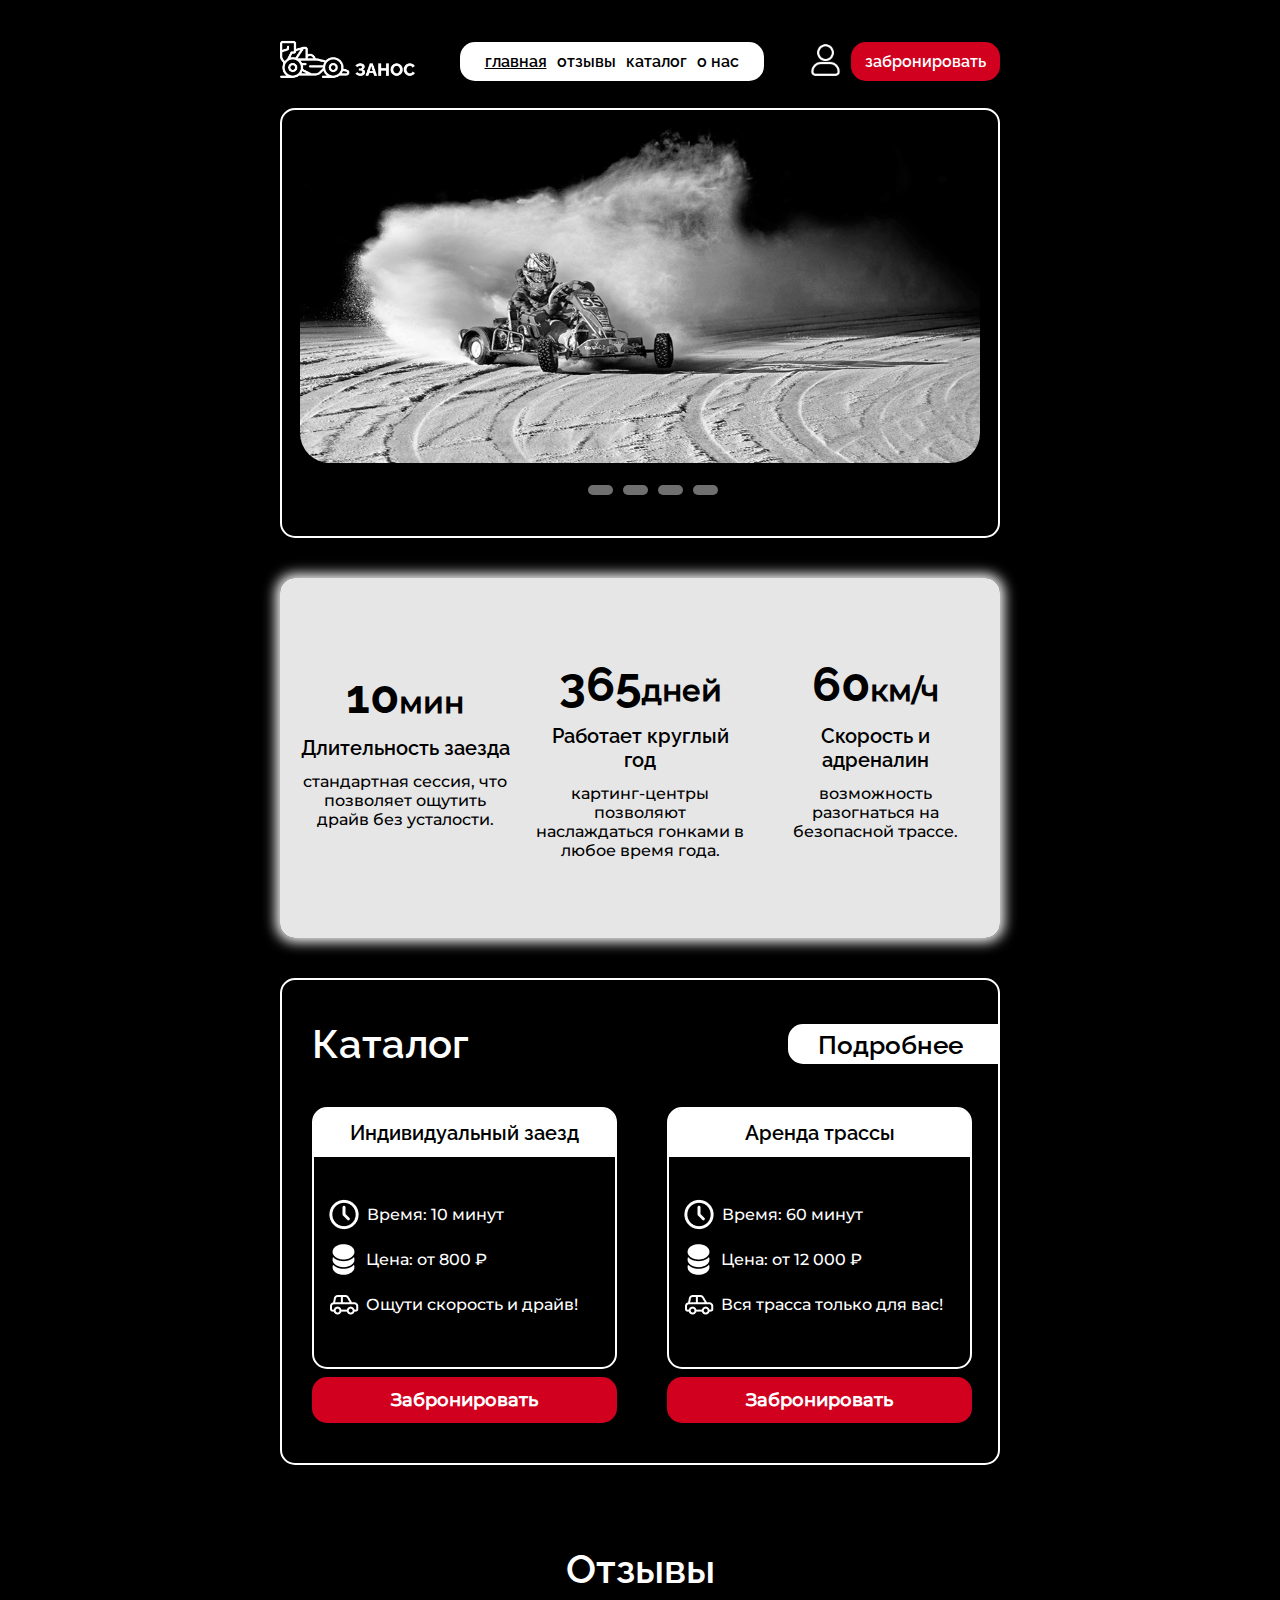
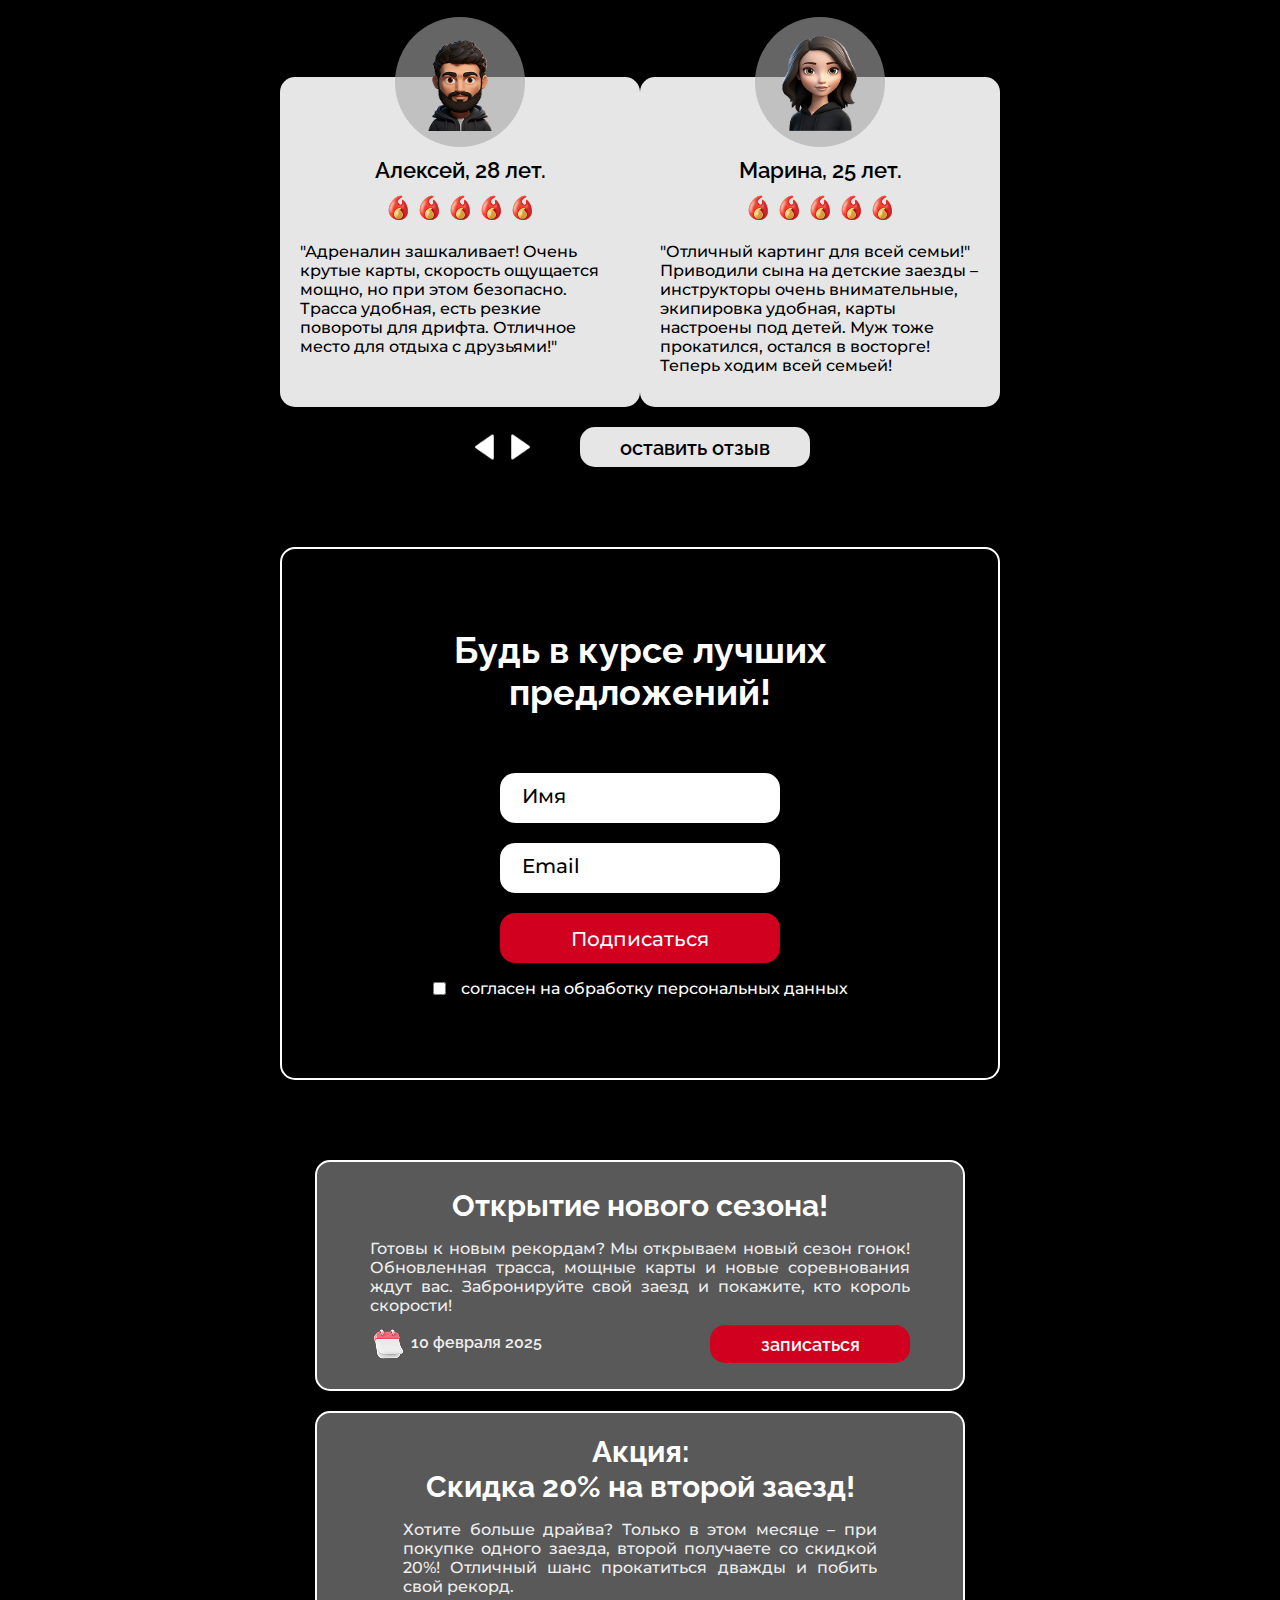
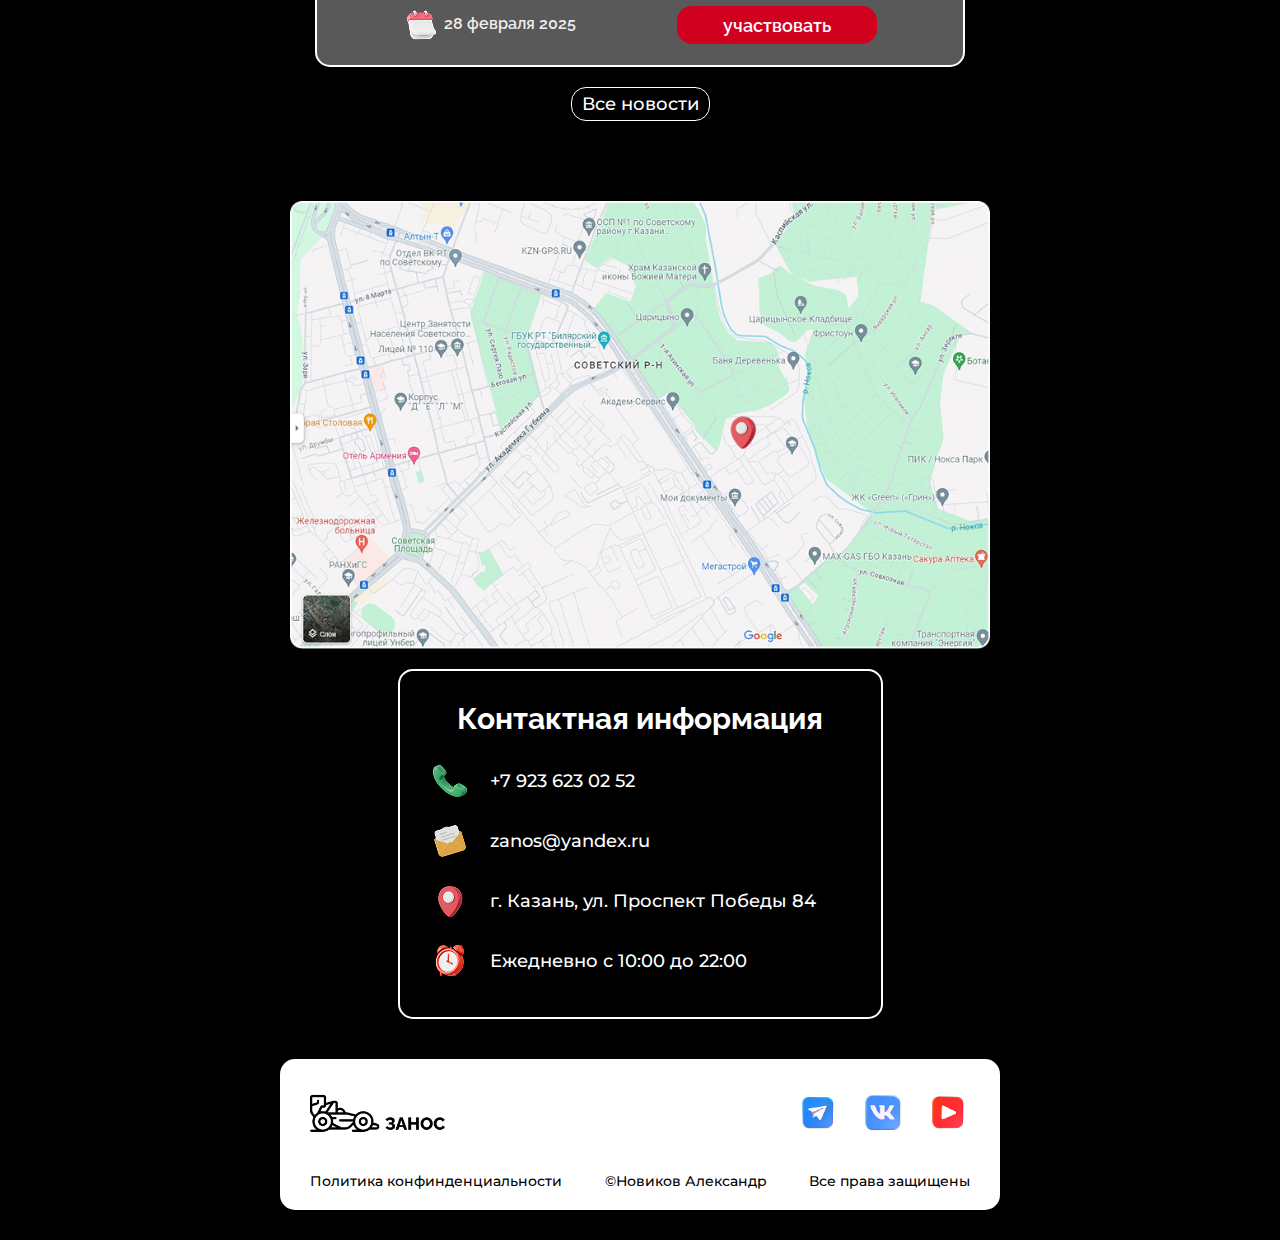
==== commit 4f5441a5: "Add files via upload" ====
--- a/index.html
+++ b/index.html
@@ -197,7 +197,7 @@
                         повороты для дрифта. Отличное место для отдыха с друзьями!"</p>
                 </div>
 
-                <div class="r-block sleep-pad">
+                <div class="r-block sleep-phone">
                     <div class="avatar">
                         <img src="assets/image/review/image49.png" alt="">
                     </div>
